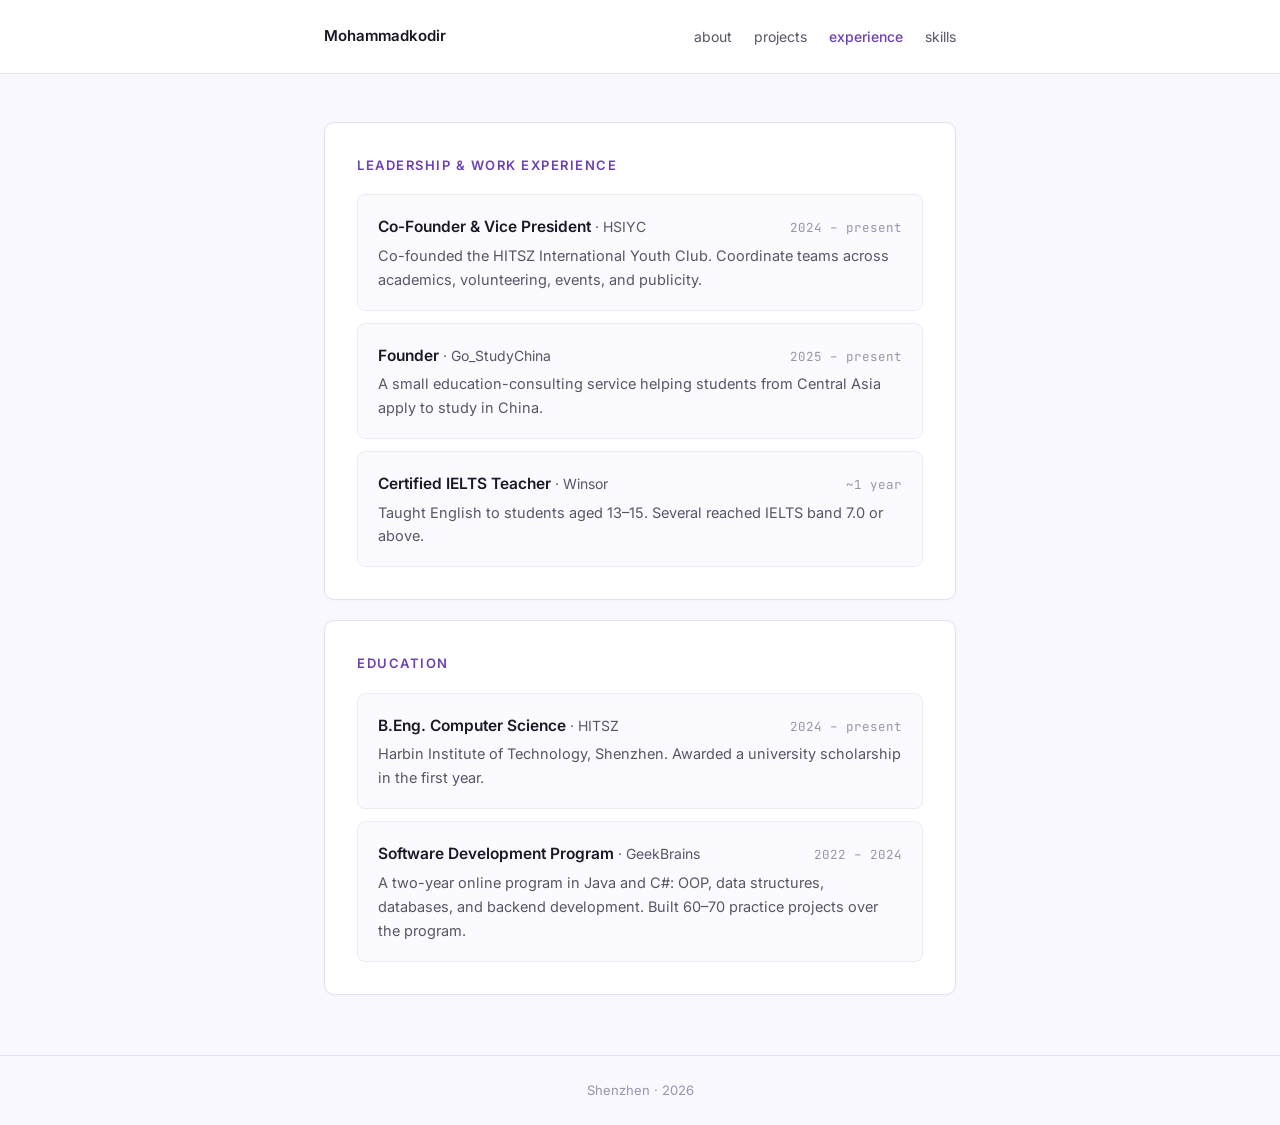
==== experience.html @ ef1ac48b "Add files via upload" ====
<!DOCTYPE html>
<html lang="en">
<head>
<meta charset="UTF-8">
<meta name="viewport" content="width=device-width, initial-scale=1.0">
<title>Experience · Mohammadkodir</title>
<link rel="preconnect" href="https://fonts.googleapis.com">
<link rel="preconnect" href="https://fonts.gstatic.com" crossorigin>
<link href="https://fonts.googleapis.com/css2?family=Inter:wght@400;500;600&family=JetBrains+Mono:wght@400&display=swap" rel="stylesheet">
<link rel="stylesheet" href="style.css">
</head>
<body>

<nav>
  <div class="wrap">
    <a class="brand" href="index.html">Mohammadkodir</a>
    <div class="nav-links">
      <a href="index.html">about</a>
      <a href="projects.html">projects</a>
      <a href="experience.html" class="active">experience</a>
      <a href="skills.html">skills</a>
    </div>
  </div>
</nav>

<main>
  <div class="wrap">

    <div class="panel">
      <h2>Leadership &amp; work experience</h2>

      <div class="item">
        <div class="item-head">
          <span><span class="item-title">Co-Founder &amp; Vice President</span> <span class="item-org">· HSIYC</span></span>
          <span class="item-date">2024 – present</span>
        </div>
        <p>Co-founded the HITSZ International Youth Club. Coordinate teams across
        academics, volunteering, events, and publicity.</p>
      </div>

      <div class="item">
        <div class="item-head">
          <span><span class="item-title">Founder</span> <span class="item-org">· Go_StudyChina</span></span>
          <span class="item-date">2025 – present</span>
        </div>
        <p>A small education-consulting service helping students from Central Asia
        apply to study in China.</p>
      </div>

      <div class="item">
        <div class="item-head">
          <span><span class="item-title">Certified IELTS Teacher</span> <span class="item-org">· Winsor</span></span>
          <span class="item-date">~1 year</span>
        </div>
        <p>Taught English to students aged 13–15. Several reached IELTS band 7.0 or above.</p>
      </div>

    </div>

    <div class="panel">
      <h2>Education</h2>

      <div class="item">
        <div class="item-head">
          <span><span class="item-title">B.Eng. Computer Science</span> <span class="item-org">· HITSZ</span></span>
          <span class="item-date">2024 – present</span>
        </div>
        <p>Harbin Institute of Technology, Shenzhen. Awarded a university scholarship
        in the first year.</p>
      </div>

      <div class="item">
        <div class="item-head">
          <span><span class="item-title">Software Development Program</span> <span class="item-org">· GeekBrains</span></span>
          <span class="item-date">2022 – 2024</span>
        </div>
        <p>A two-year online program in Java and C#: OOP, data structures, databases,
        and backend development. Built 60–70 practice projects over the program.</p>
      </div>

    </div>

  </div>
</main>

<footer>Shenzhen · 2026</footer>
</body>
</html>
---- style.css ----
:root{
  --bg:#faf8ff;
  --panel:#ffffff;
  --ink:#1a1825;
  --muted:#5a5566;
  --faint:#9a94a8;
  --line:#e5dff2;
  --line-soft:#efeaf7;
  --accent:#6b3fb5;
  --accent-soft:#f0e8fc;
  --maxw:680px;
  --radius:10px;
}
*{margin:0;padding:0;box-sizing:border-box}
html{scroll-behavior:smooth}
body{
  background:var(--bg);color:var(--ink);
  font-family:"Inter",-apple-system,sans-serif;
  font-size:16px;line-height:1.65;-webkit-font-smoothing:antialiased;
  min-height:100vh;
  display:flex;flex-direction:column;
}
.wrap{max-width:var(--maxw);margin:0 auto;padding:0 24px;width:100%}
a{color:var(--accent);text-decoration:none}
a:hover{text-decoration:underline;text-underline-offset:3px}

/* nav */
nav{padding:24px 0;border-bottom:1px solid var(--line);background:var(--panel)}
nav .wrap{display:flex;justify-content:space-between;align-items:center;flex-wrap:wrap;gap:14px}
.brand{font-weight:600;color:var(--ink);font-size:15px}
.brand:hover{text-decoration:none;color:var(--accent)}
.nav-links{display:flex;gap:22px;font-size:14px}
.nav-links a{color:var(--muted)}
.nav-links a.active{color:var(--accent);font-weight:500}
.nav-links a:hover{color:var(--accent);text-decoration:none}

/* main */
main{flex:1;padding:48px 0 60px}

/* panels (the "beautiful frame") */
.panel{
  background:var(--panel);
  border:1px solid var(--line);
  border-radius:var(--radius);
  padding:32px;
  margin-bottom:20px;
  box-shadow:0 1px 3px rgba(107,63,181,.04);
}
.panel:last-child{margin-bottom:0}
@media(max-width:520px){.panel{padding:24px}}

h1{font-size:28px;font-weight:600;letter-spacing:-.4px;margin-bottom:6px}
h2{font-size:13px;font-weight:600;letter-spacing:1.5px;text-transform:uppercase;
  color:var(--accent);margin-bottom:18px}
h3{font-size:15.5px;font-weight:600;color:var(--ink)}
p{margin-bottom:14px;color:var(--ink)}
p:last-child{margin-bottom:0}

.role{color:var(--muted);font-size:15px;margin-bottom:18px}
.lede{color:var(--ink);font-size:16px}

/* hero (about) */
.hero{display:flex;gap:28px;align-items:flex-start}
@media(max-width:520px){.hero{flex-direction:column;gap:20px;align-items:center;text-align:center}}
.hero-text{flex:1}
.photo{
  width:120px;height:150px;border-radius:6px;object-fit:cover;object-position:center top;
  border:1px solid var(--line);flex-shrink:0;
  filter:saturate(.92);
}

/* item lists (projects, experience) */
.item{
  padding:18px 20px;
  margin-bottom:12px;
  border:1px solid var(--line-soft);
  border-radius:8px;
  background:#fbfaff;
  transition:border-color .15s, background .15s;
}
.item:hover{border-color:var(--accent);background:var(--accent-soft)}
.item:last-child{margin-bottom:0}
.item-head{display:flex;justify-content:space-between;align-items:baseline;gap:12px;flex-wrap:wrap;margin-bottom:4px}
.item-title{font-weight:600;font-size:15.5px}
.item-org{color:var(--muted);font-weight:400;font-size:14px}
.item-date{color:var(--faint);font-size:12.5px;font-family:"JetBrains Mono",monospace;white-space:nowrap}
.item p{font-size:14.5px;color:var(--muted);margin:4px 0 0}
.stack{margin-top:10px;font-size:12.5px;color:var(--faint);font-family:"JetBrains Mono",monospace}
.item-links{margin-top:10px;font-size:13.5px}
.item-links a{color:var(--accent)}

/* skills grid */
.grid{display:grid;grid-template-columns:130px 1fr;gap:10px 24px;font-size:14.5px}
@media(max-width:520px){.grid{grid-template-columns:1fr;gap:4px 0}.grid dd{margin-bottom:10px}}
.grid dt{color:var(--accent);font-size:12.5px;font-family:"JetBrains Mono",monospace;padding-top:1px}
.grid dd{color:var(--ink)}

/* contact */
.contact-row{display:flex;flex-wrap:wrap;gap:16px;font-size:14.5px;margin-top:4px}

/* footer */
footer{padding:24px 0;border-top:1px solid var(--line);
  font-size:13px;color:var(--faint);text-align:center}
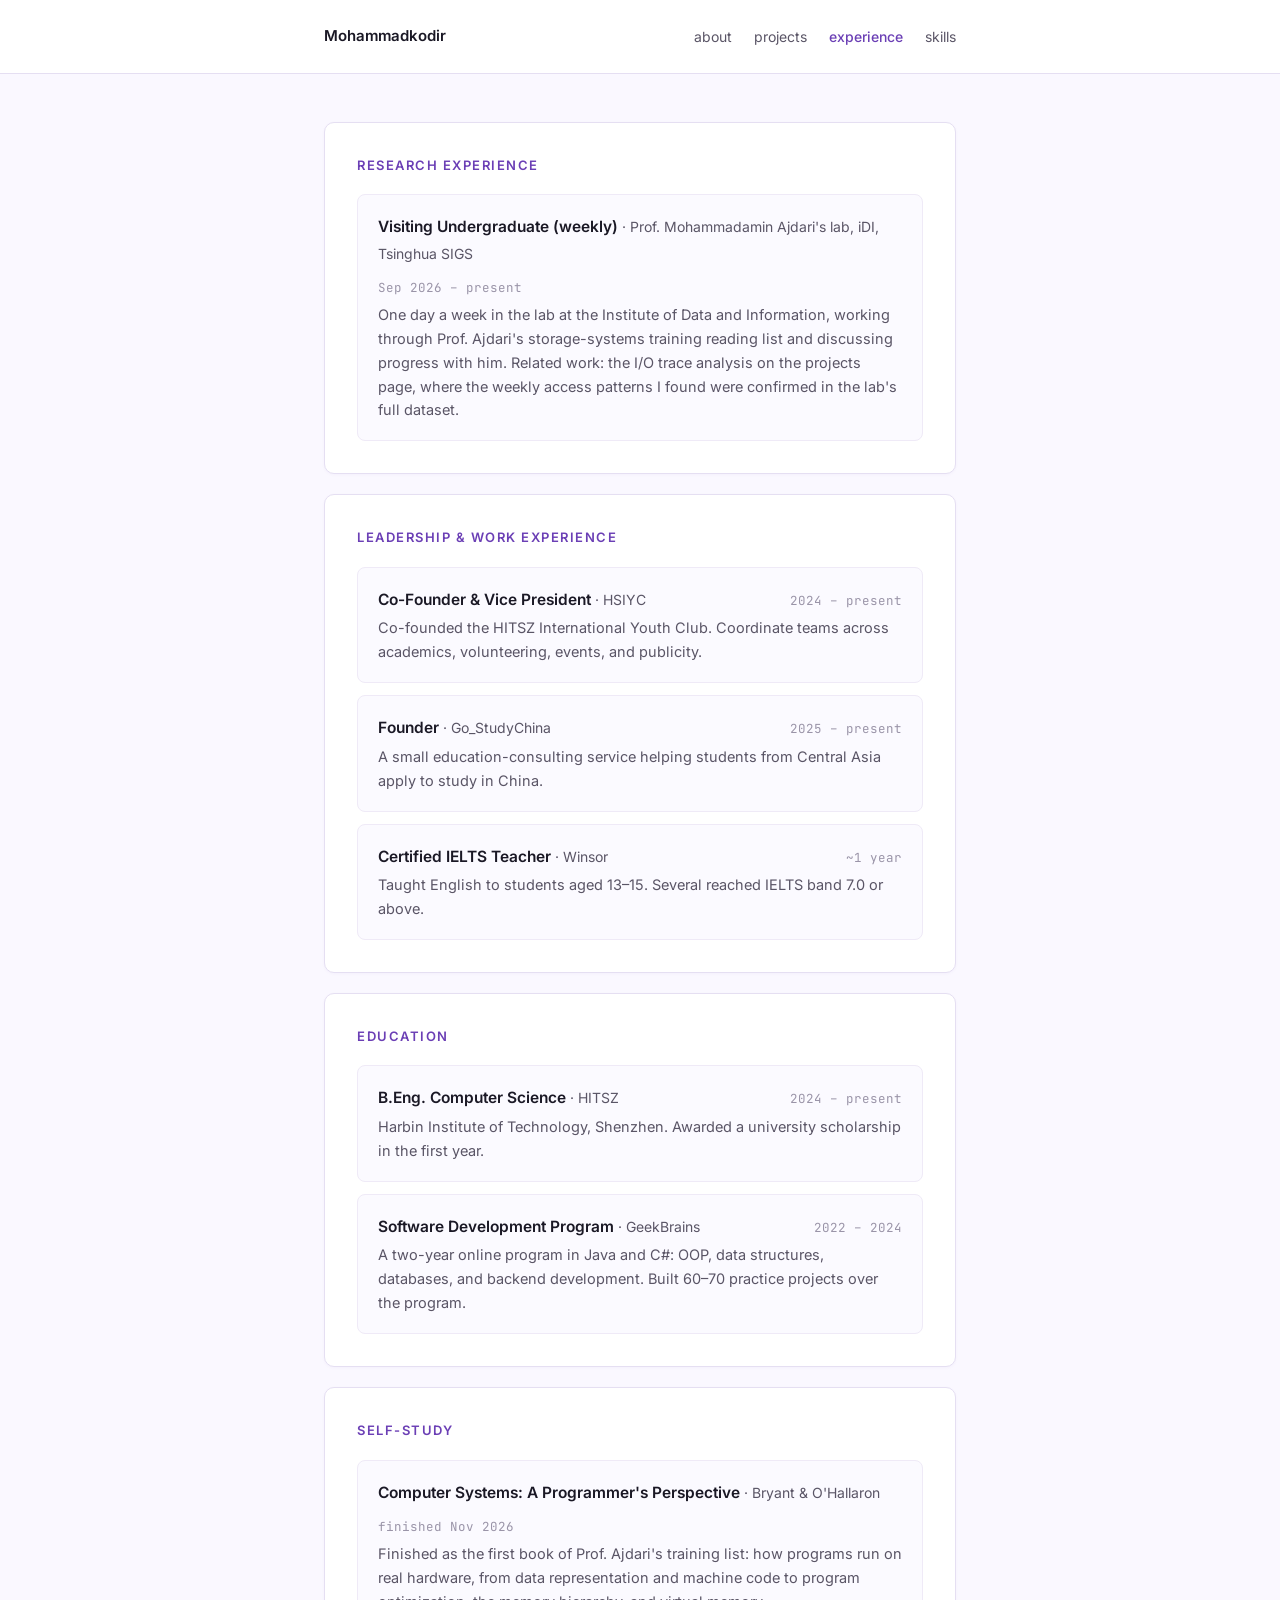
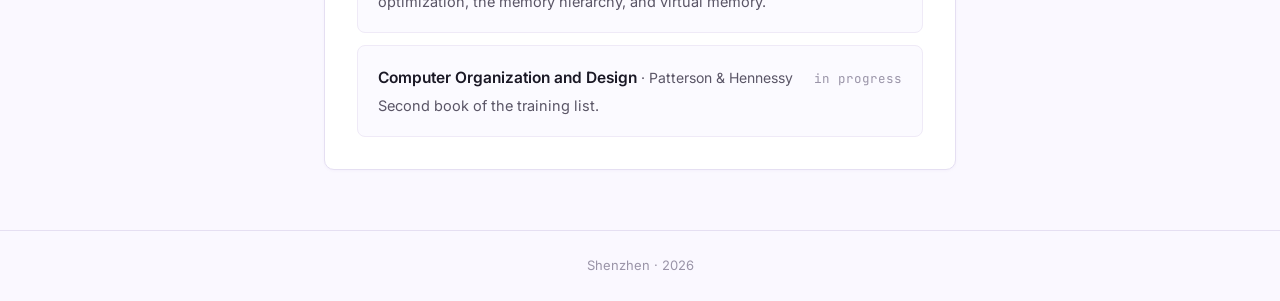
==== commit e8cd2fba: "Add research experience and self-study sections Co-Authored-By: Claude Opus 5.5 <noreply@anthropic.c" ====
--- a/experience.html
+++ b/experience.html
@@ -25,6 +25,22 @@
 
 <main>
   <div class="wrap">
+
+    <div class="panel">
+      <h2>Research experience</h2>
+
+      <div class="item">
+        <div class="item-head">
+          <span><span class="item-title">Visiting Undergraduate (weekly)</span> <span class="item-org">· Prof. Mohammadamin Ajdari's lab, iDI, Tsinghua SIGS</span></span>
+          <span class="item-date">Sep 2026 – present</span>
+        </div>
+        <p>One day a week in the lab at the Institute of Data and Information, working
+        through Prof. Ajdari's storage-systems training reading list and discussing
+        progress with him. Related work: the I/O trace analysis on the projects page,
+        where the weekly access patterns I found were confirmed in the lab's full dataset.</p>
+      </div>
+
+    </div>
 
     <div class="panel">
       <h2>Leadership &amp; work experience</h2>
@@ -80,6 +96,29 @@
 
     </div>
 
+    <div class="panel">
+      <h2>Self-study</h2>
+
+      <div class="item">
+        <div class="item-head">
+          <span><span class="item-title">Computer Systems: A Programmer's Perspective</span> <span class="item-org">· Bryant &amp; O'Hallaron</span></span>
+          <span class="item-date">finished Nov 2026</span>
+        </div>
+        <p>Finished as the first book of Prof. Ajdari's training list: how programs
+        run on real hardware, from data representation and machine code to program
+        optimization, the memory hierarchy, and virtual memory.</p>
+      </div>
+
+      <div class="item">
+        <div class="item-head">
+          <span><span class="item-title">Computer Organization and Design</span> <span class="item-org">· Patterson &amp; Hennessy</span></span>
+          <span class="item-date">in progress</span>
+        </div>
+        <p>Second book of the training list.</p>
+      </div>
+
+    </div>
+
   </div>
 </main>
 
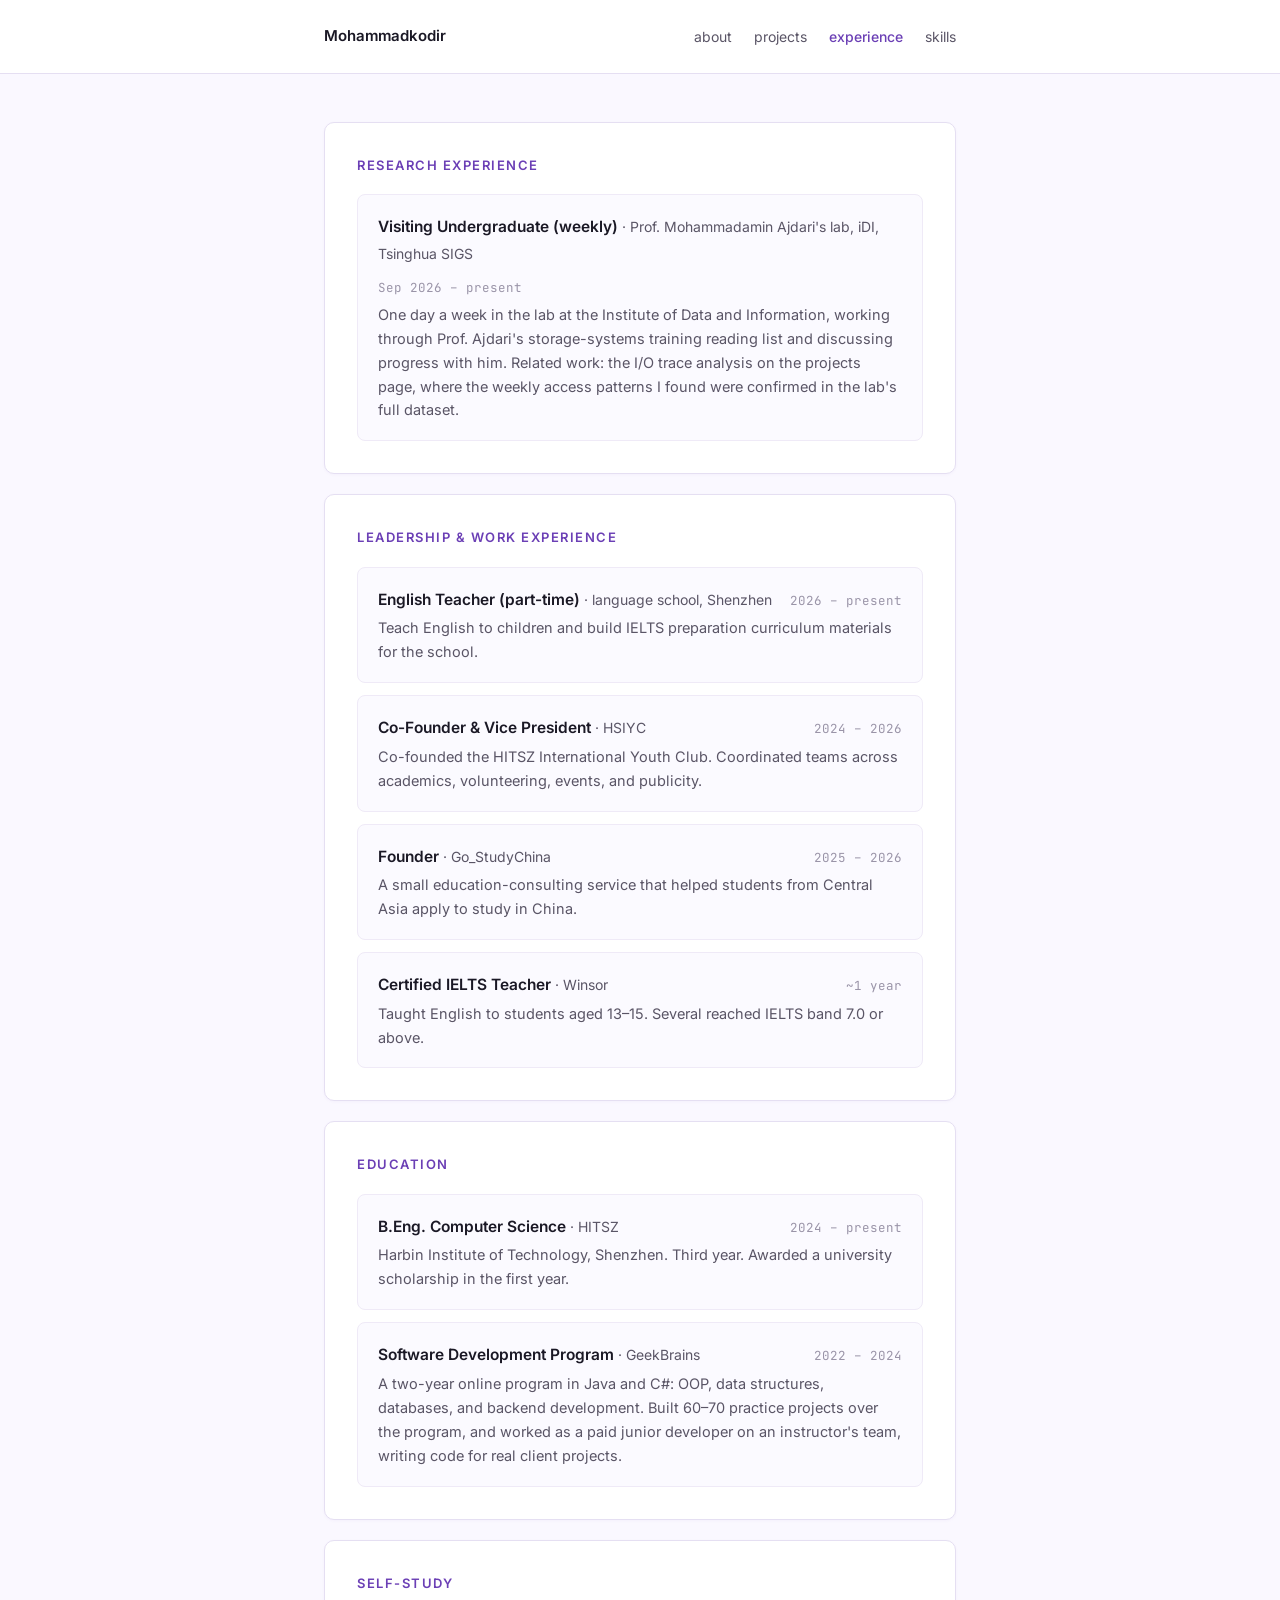
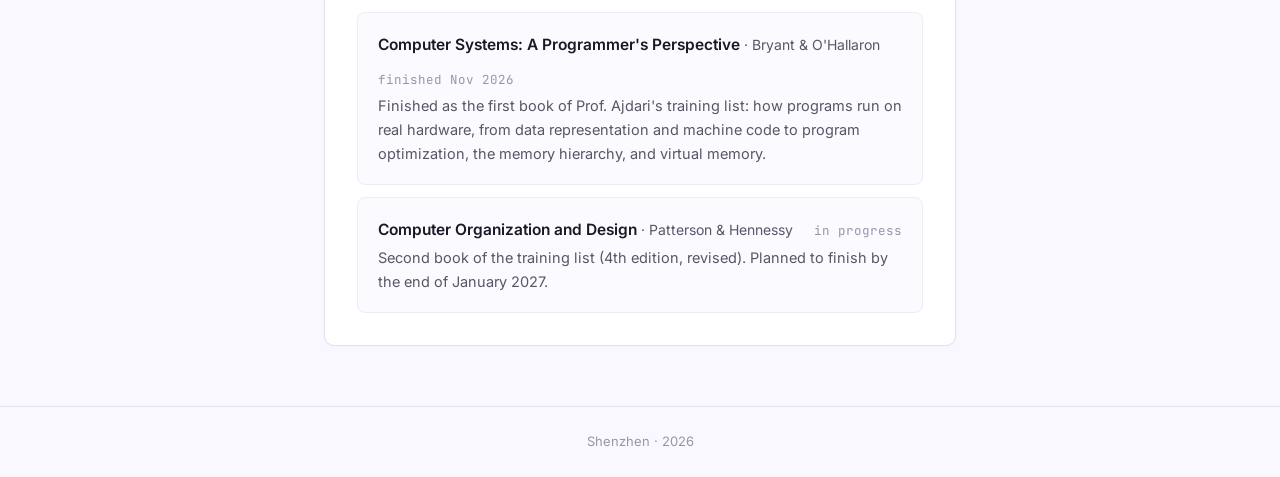
==== commit e33e704b: "Update to year 3, add teaching job, competition, CV pdf - Third year; weekly lab visits mentioned on" ====
--- a/experience.html
+++ b/experience.html
@@ -47,19 +47,28 @@
 
       <div class="item">
         <div class="item-head">
+          <span><span class="item-title">English Teacher (part-time)</span> <span class="item-org">· language school, Shenzhen</span></span>
+          <span class="item-date">2026 – present</span>
+        </div>
+        <p>Teach English to children and build IELTS preparation curriculum materials
+        for the school.</p>
+      </div>
+
+      <div class="item">
+        <div class="item-head">
           <span><span class="item-title">Co-Founder &amp; Vice President</span> <span class="item-org">· HSIYC</span></span>
-          <span class="item-date">2024 – present</span>
+          <span class="item-date">2024 – 2026</span>
         </div>
-        <p>Co-founded the HITSZ International Youth Club. Coordinate teams across
+        <p>Co-founded the HITSZ International Youth Club. Coordinated teams across
         academics, volunteering, events, and publicity.</p>
       </div>
 
       <div class="item">
         <div class="item-head">
           <span><span class="item-title">Founder</span> <span class="item-org">· Go_StudyChina</span></span>
-          <span class="item-date">2025 – present</span>
+          <span class="item-date">2025 – 2026</span>
         </div>
-        <p>A small education-consulting service helping students from Central Asia
+        <p>A small education-consulting service that helped students from Central Asia
         apply to study in China.</p>
       </div>
 
@@ -81,8 +90,8 @@
           <span><span class="item-title">B.Eng. Computer Science</span> <span class="item-org">· HITSZ</span></span>
           <span class="item-date">2024 – present</span>
         </div>
-        <p>Harbin Institute of Technology, Shenzhen. Awarded a university scholarship
-        in the first year.</p>
+        <p>Harbin Institute of Technology, Shenzhen. Third year. Awarded a university
+        scholarship in the first year.</p>
       </div>
 
       <div class="item">
@@ -91,7 +100,9 @@
           <span class="item-date">2022 – 2024</span>
         </div>
         <p>A two-year online program in Java and C#: OOP, data structures, databases,
-        and backend development. Built 60–70 practice projects over the program.</p>
+        and backend development. Built 60–70 practice projects over the program, and
+        worked as a paid junior developer on an instructor's team, writing code for
+        real client projects.</p>
       </div>
 
     </div>
@@ -114,7 +125,8 @@
           <span><span class="item-title">Computer Organization and Design</span> <span class="item-org">· Patterson &amp; Hennessy</span></span>
           <span class="item-date">in progress</span>
         </div>
-        <p>Second book of the training list.</p>
+        <p>Second book of the training list (4th edition, revised). Planned to finish
+        by the end of January 2027.</p>
       </div>
 
     </div>
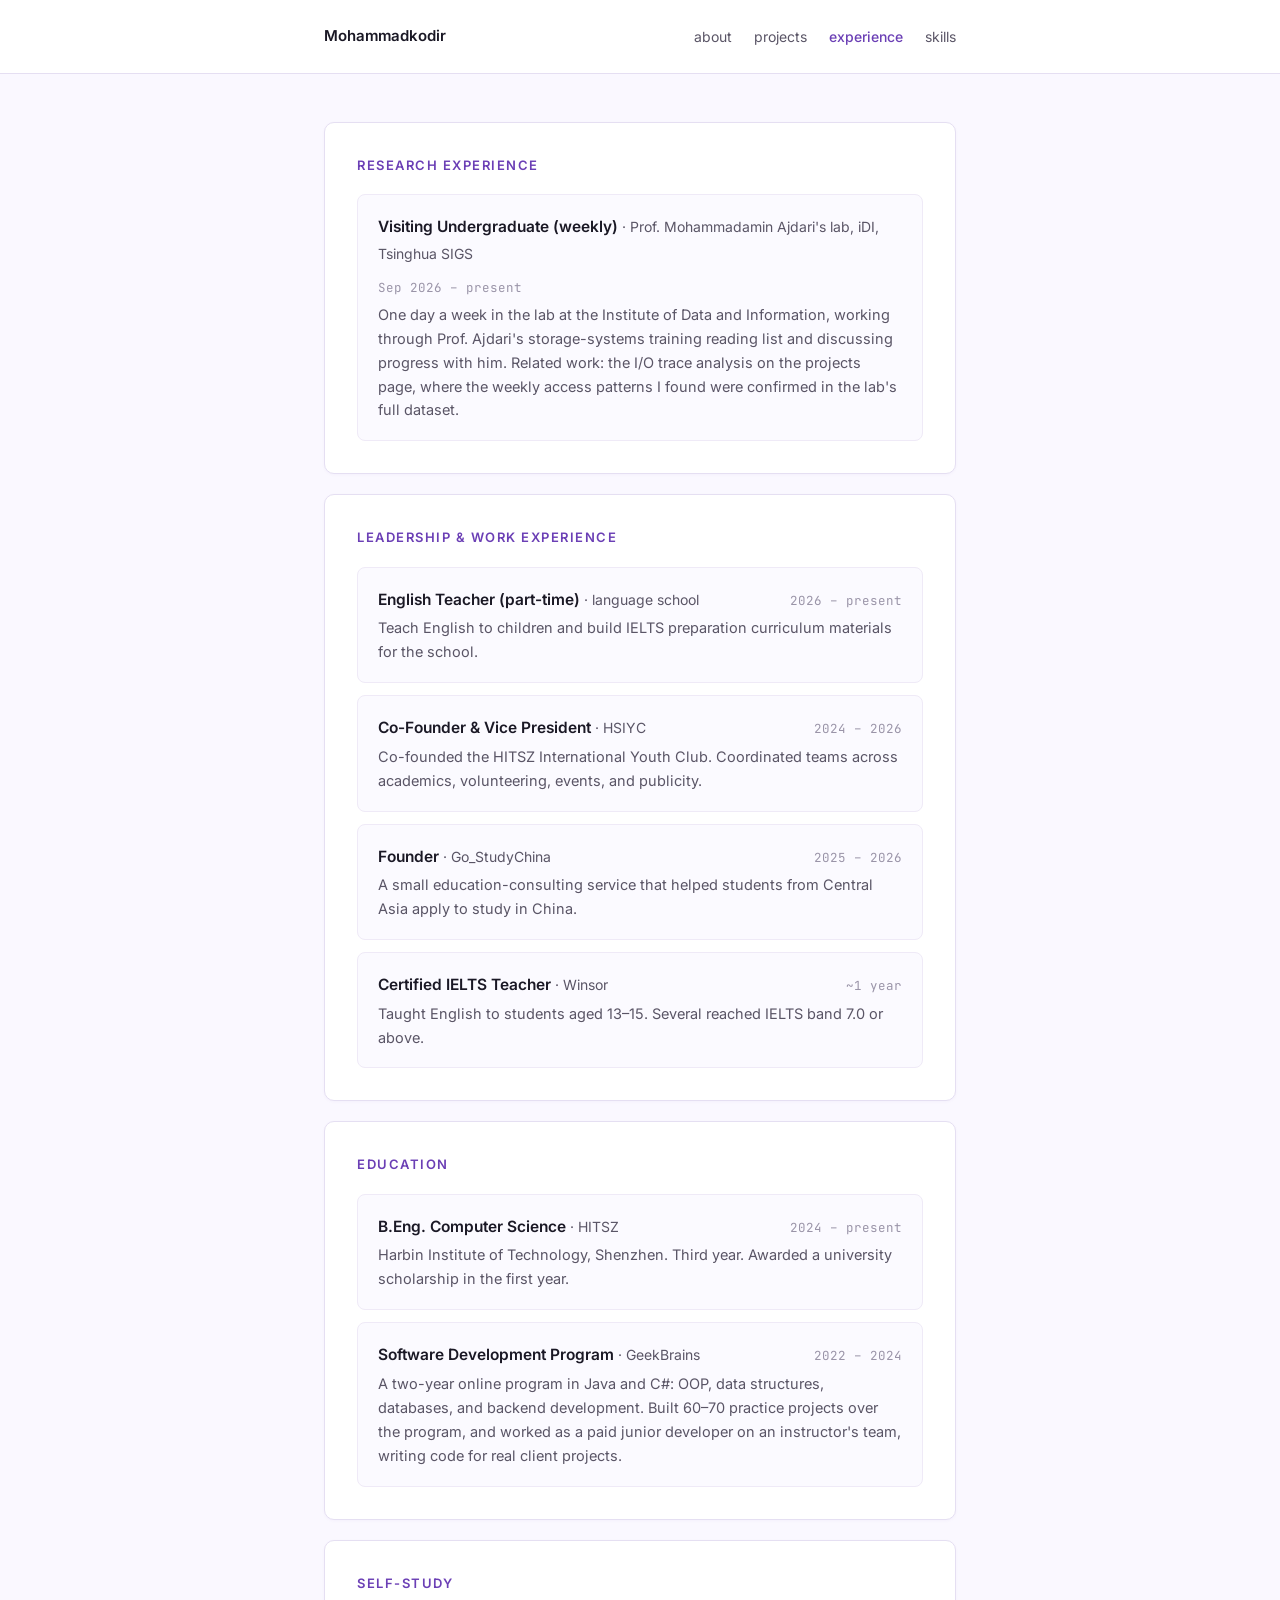
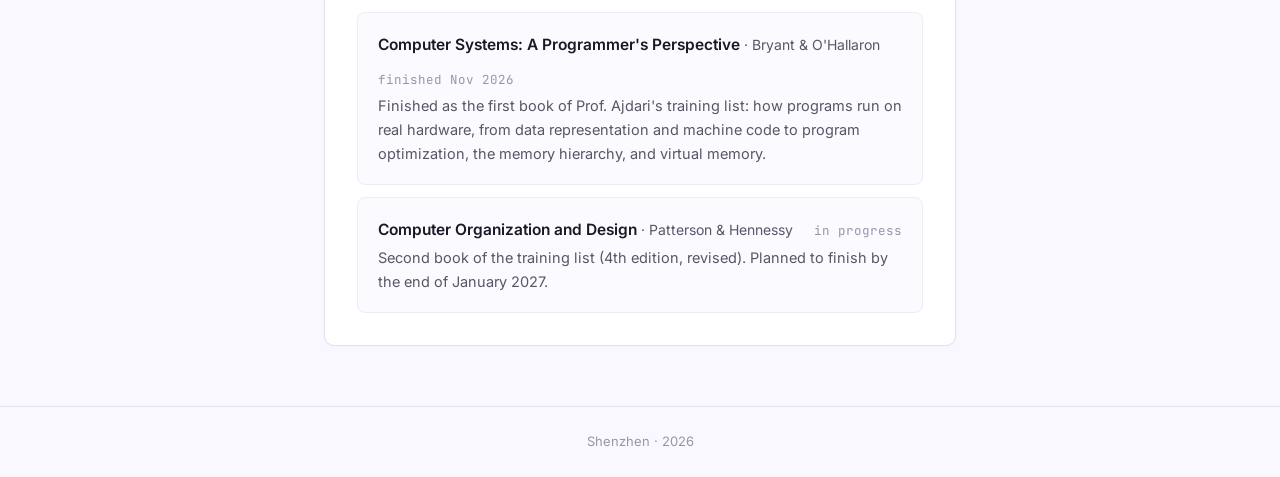
==== commit deab9156: "Drop location from the teaching job Co-Authored-By: Claude Opus 5.5 <noreply@anthropic.com> Claude-S" ====
--- a/experience.html
+++ b/experience.html
@@ -47,7 +47,7 @@
 
       <div class="item">
         <div class="item-head">
-          <span><span class="item-title">English Teacher (part-time)</span> <span class="item-org">· language school, Shenzhen</span></span>
+          <span><span class="item-title">English Teacher (part-time)</span> <span class="item-org">· language school</span></span>
           <span class="item-date">2026 – present</span>
         </div>
         <p>Teach English to children and build IELTS preparation curriculum materials
